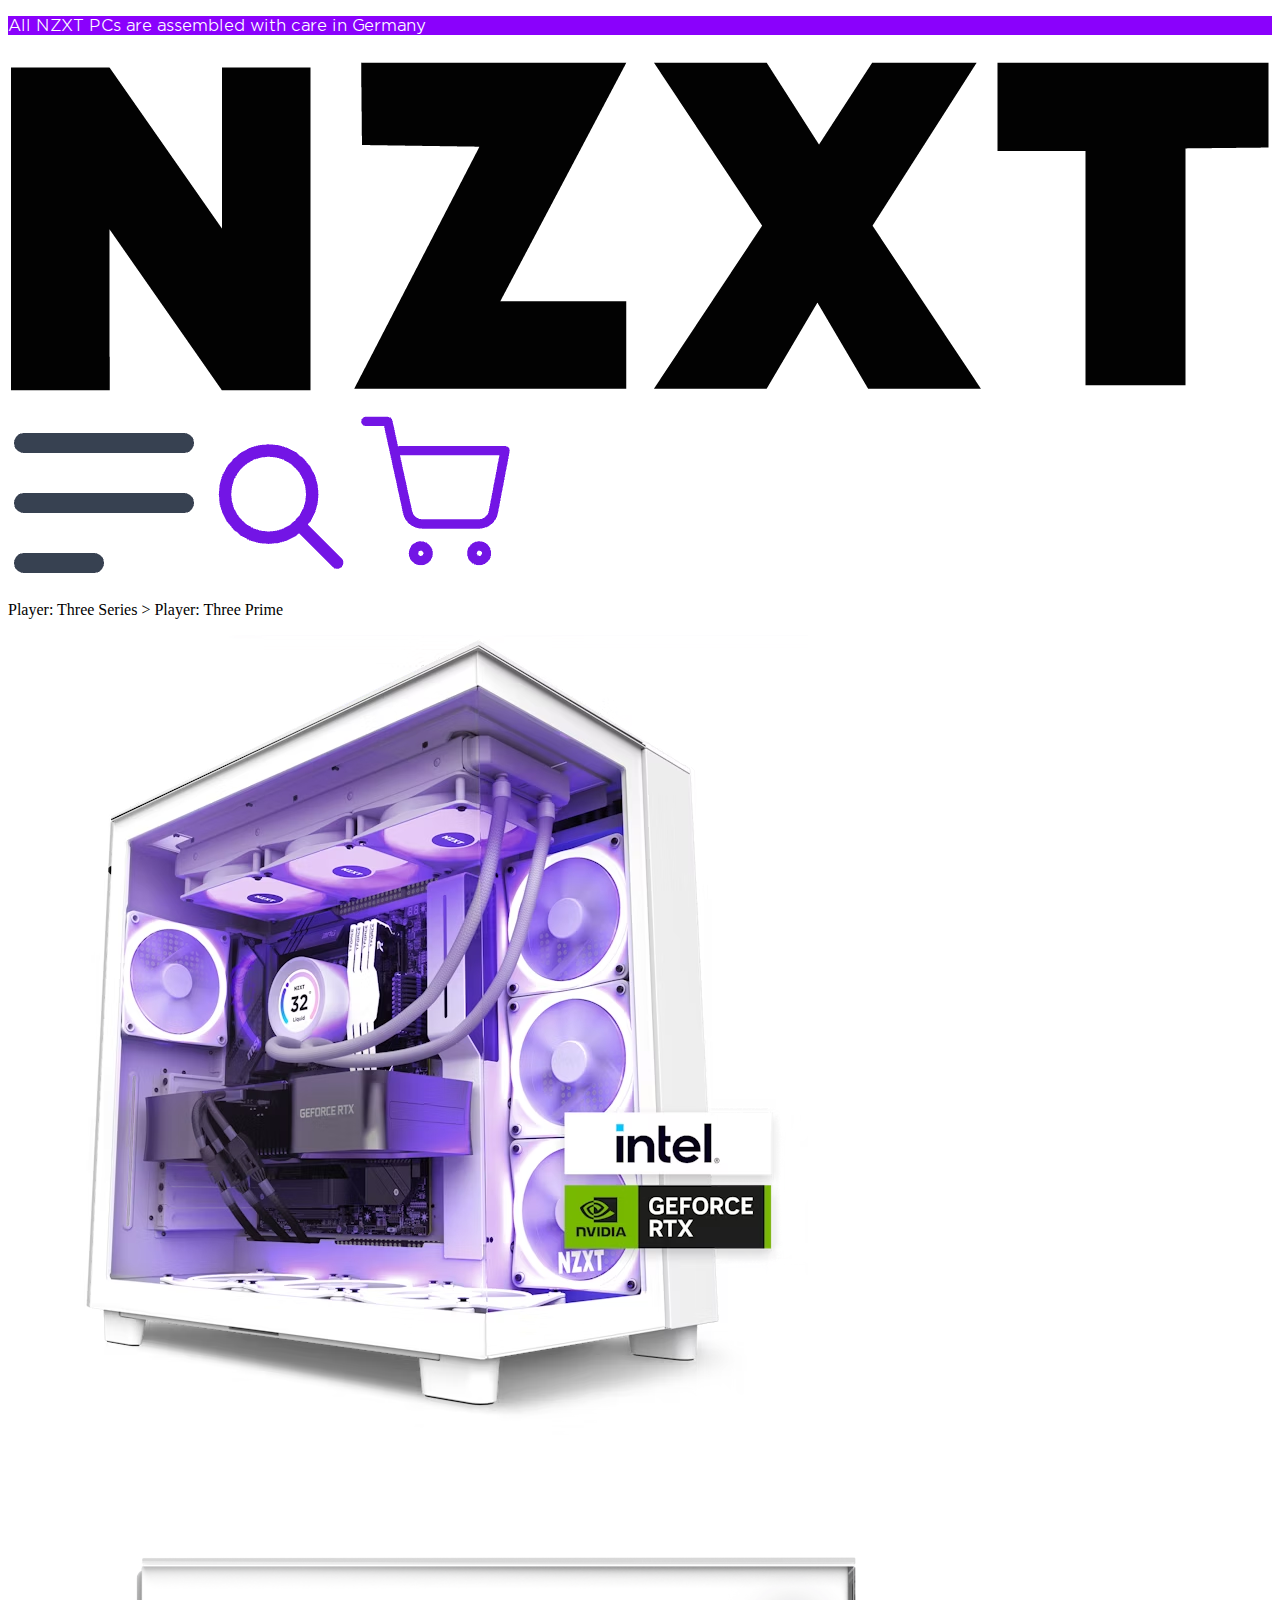
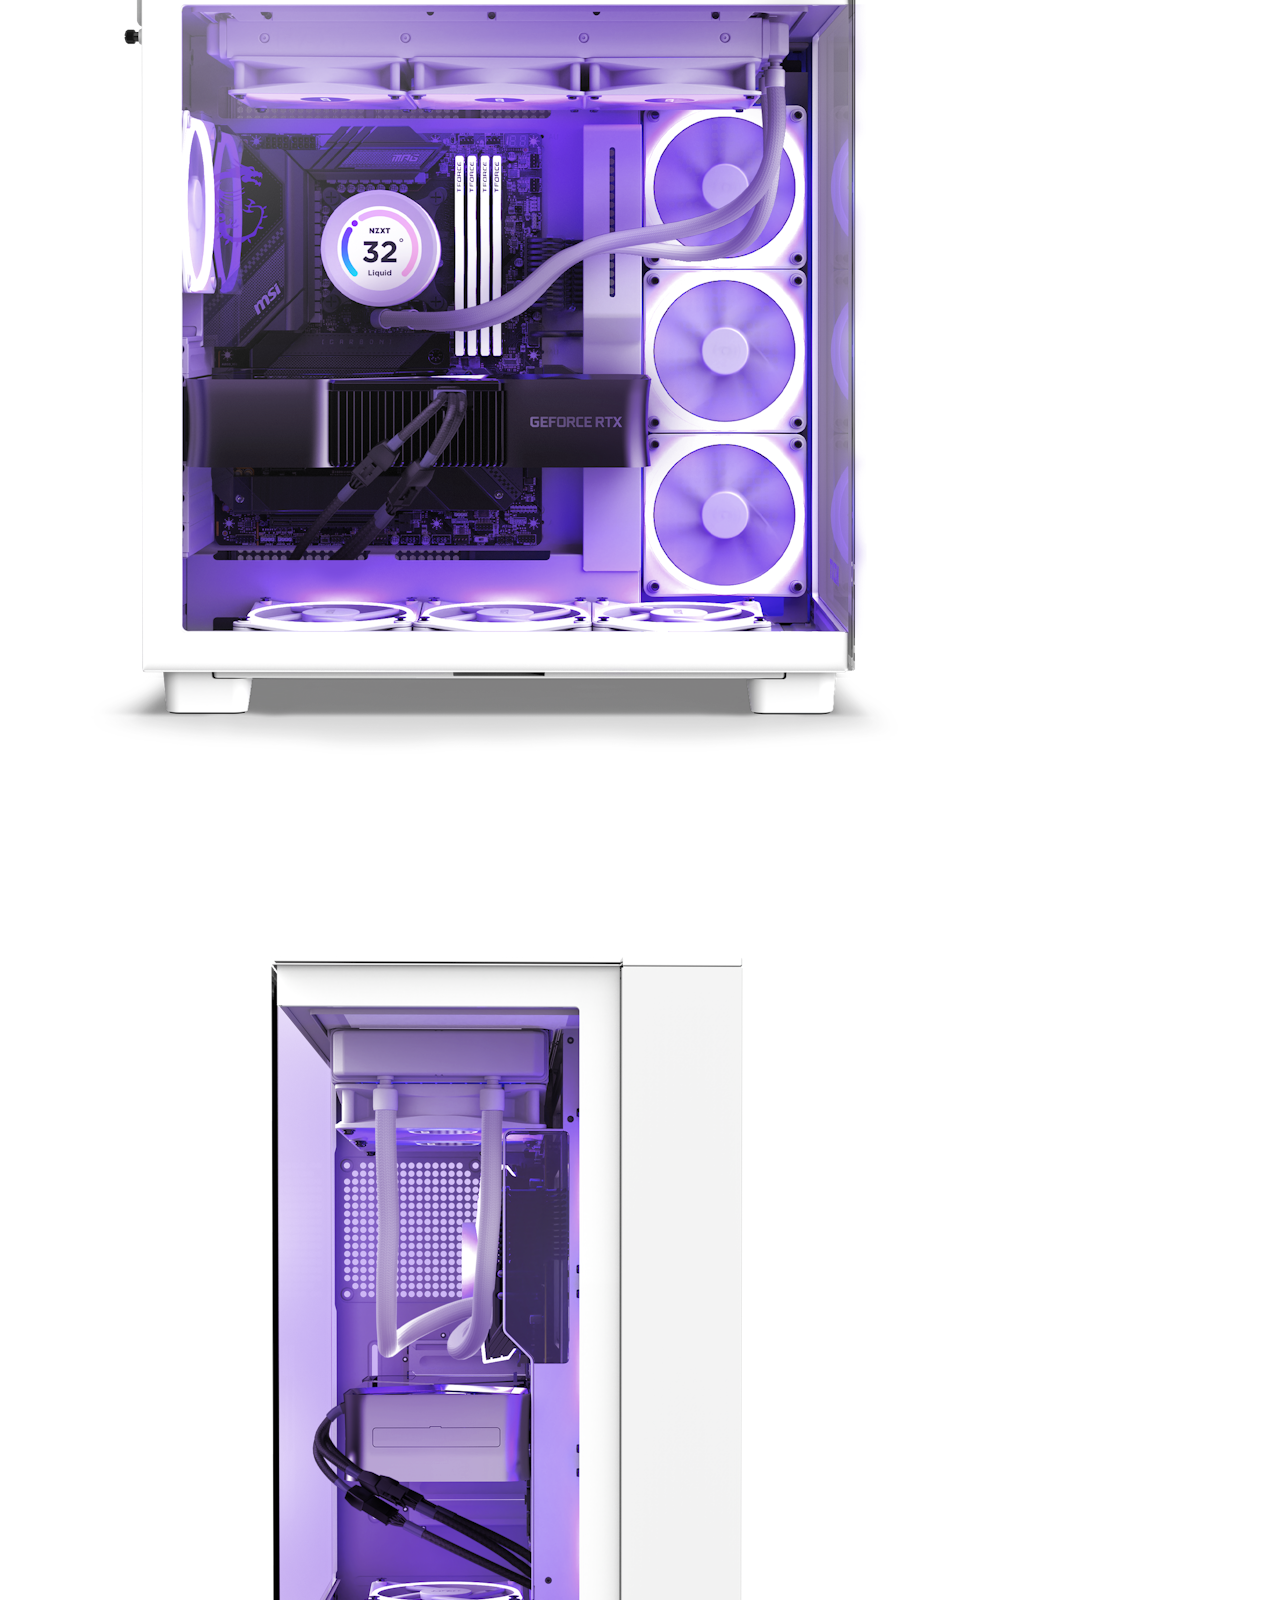
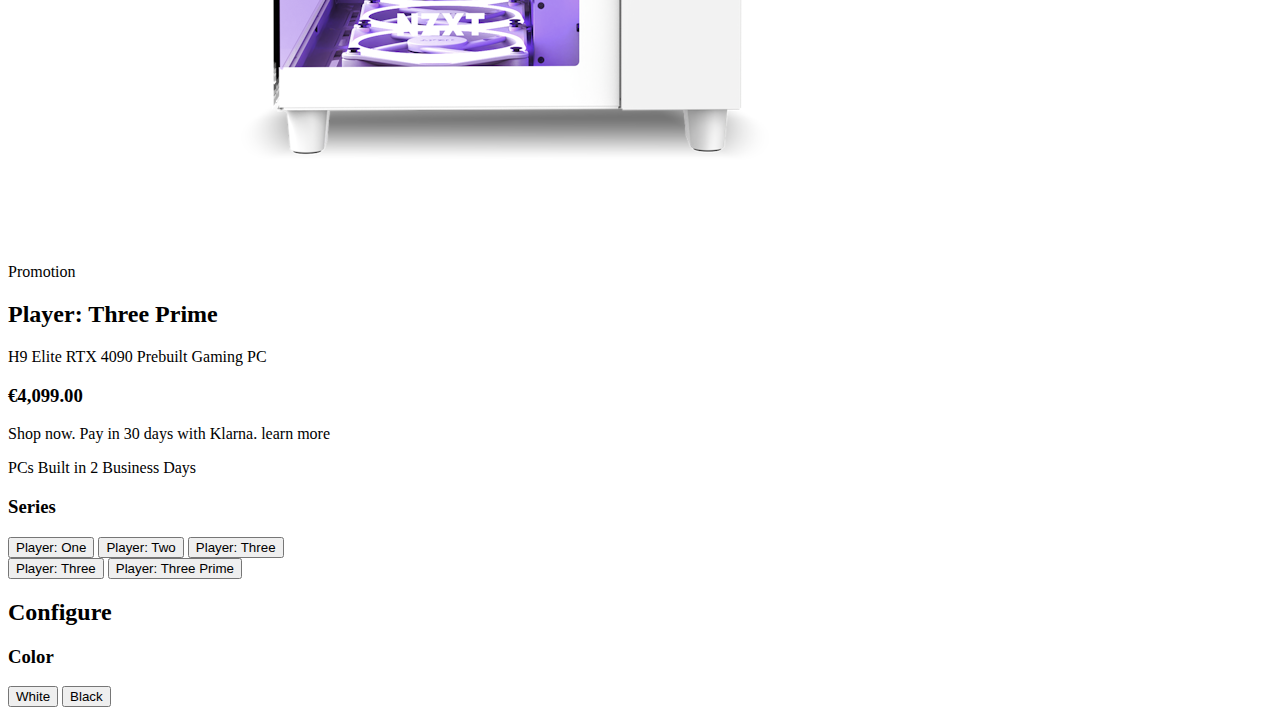
==== product.html @ 0fd8f26e "Add files via upload" ====
<!DOCTYPE html>
<html lang="en">

<head>
	<meta charset="UTF-8">
	<meta name="Volkan" content="jouw naam">
	<meta name="viewport" content="width=device-width, initial-scale=1">



	<title>NZXT</title>

	<link href="styles/style.css" rel="stylesheet">
	<link rel="icon" type="image/svg+xml" href="images/n-purple.png">
</head>

<body>
    <header>
		<p>All NZXT PCs are assembled with care in Germany</p>
		<img src="images/nzxt-logo-png.png" alt="">
		<img src="icons/hamburger-menu.png" alt="">
		<img src="icons/vergrootglas.png" alt="">
		<img src="icons/winkelmand.png" alt="">
	</header>

    <p>Player: Three Series > Player: Three Prime</p>
    <img src="images/player-three-prime.avif" alt="">
    <img src="images/player-three-prime-side.png" alt="">
    <img src="images/player three prime front.png" alt="">

    <p>Promotion</p>
    <h2>Player: Three Prime</h2>
    <p>H9 Elite RTX 4090 Prebuilt Gaming PC</p>
    <h3>€4,099.00</h3>
    <p>Shop now. Pay in 30 days with Klarna. learn more</p>
    <p>PCs Built in 2 Business Days</p>

    <section>
        <h3>Series</h3>
        <button>Player: One</button>
        <button>Player: Two</button>
        <button>Player: Three</button>
    </section>

    <section>
        <button>Player: Three</button>
        <button>Player: Three Prime</button>
    </section>

<h2>Configure</h2>
<h3>Color</h3>
<button>White</button>
<button>Black</button>



    <script defer src="scripts/script.js"></script>
</body>
</html>
---- styles/style.css ----
/**************/
/* CSS REMEDY */
/**************/
*, *::after, *::before {
  box-sizing:border-box;  
}






/*********************/
/* CUSTOM PROPERTIES */
/*********************/
:root {
	/* startje */
	--color-text:#111;
	--color-background:#eee;
}





/****************/
/* JOUW STYLING */
/****************/

/* jouw code */
@font-face {
	font-family: 'gothamssm_medium';
	src:  url('../fonts/gothamssm_medium.woff2') format('woff2'),
}

@font-face {
	font-family: 'gothamssm_bold';
	src:  url('../fonts/gothamssm_bold.woff2') format('woff2'),
}

@font-face {
	font-family: 'gothamssm_light';
	src:  url('../fonts/gothamssm_light.woff2') format('woff2'),
}

header p {
	font-family: 'gothamssm_light';
	background-color: rgb(138, 1, 252);
	color: white;
}
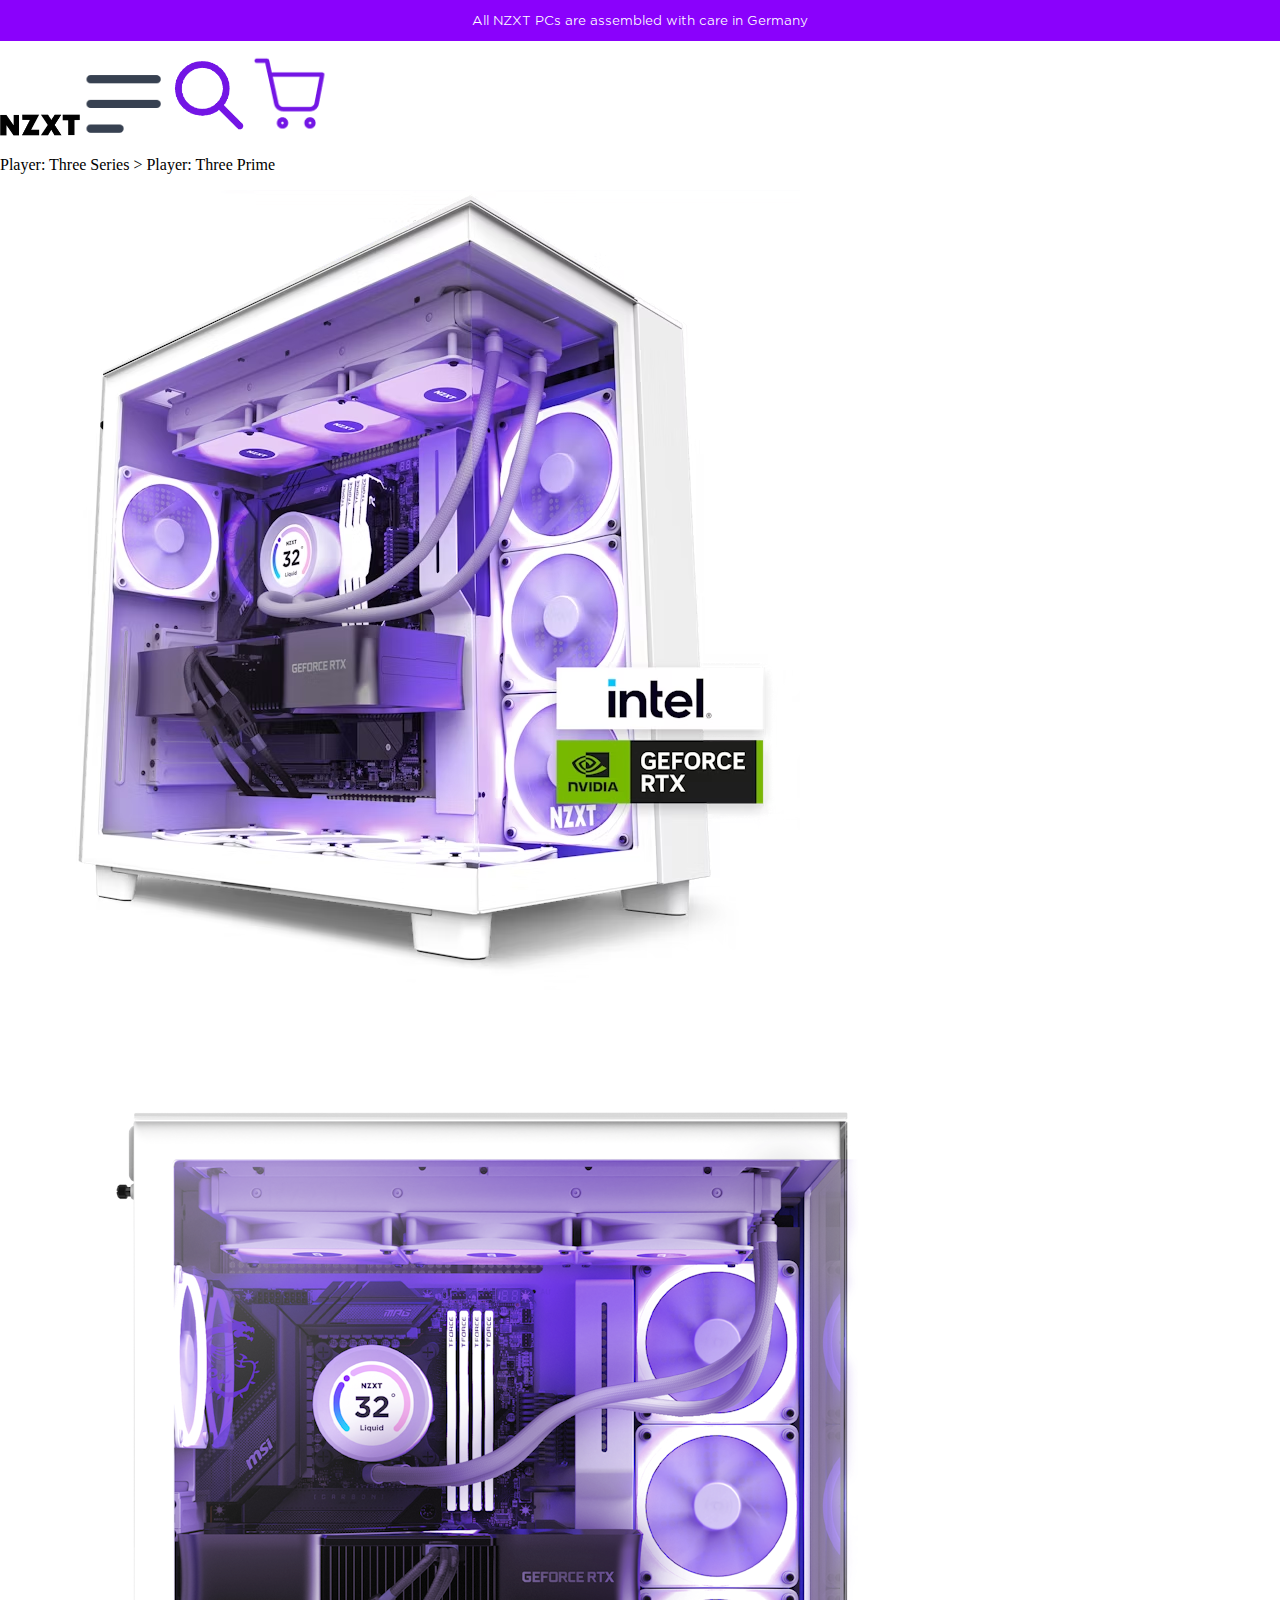
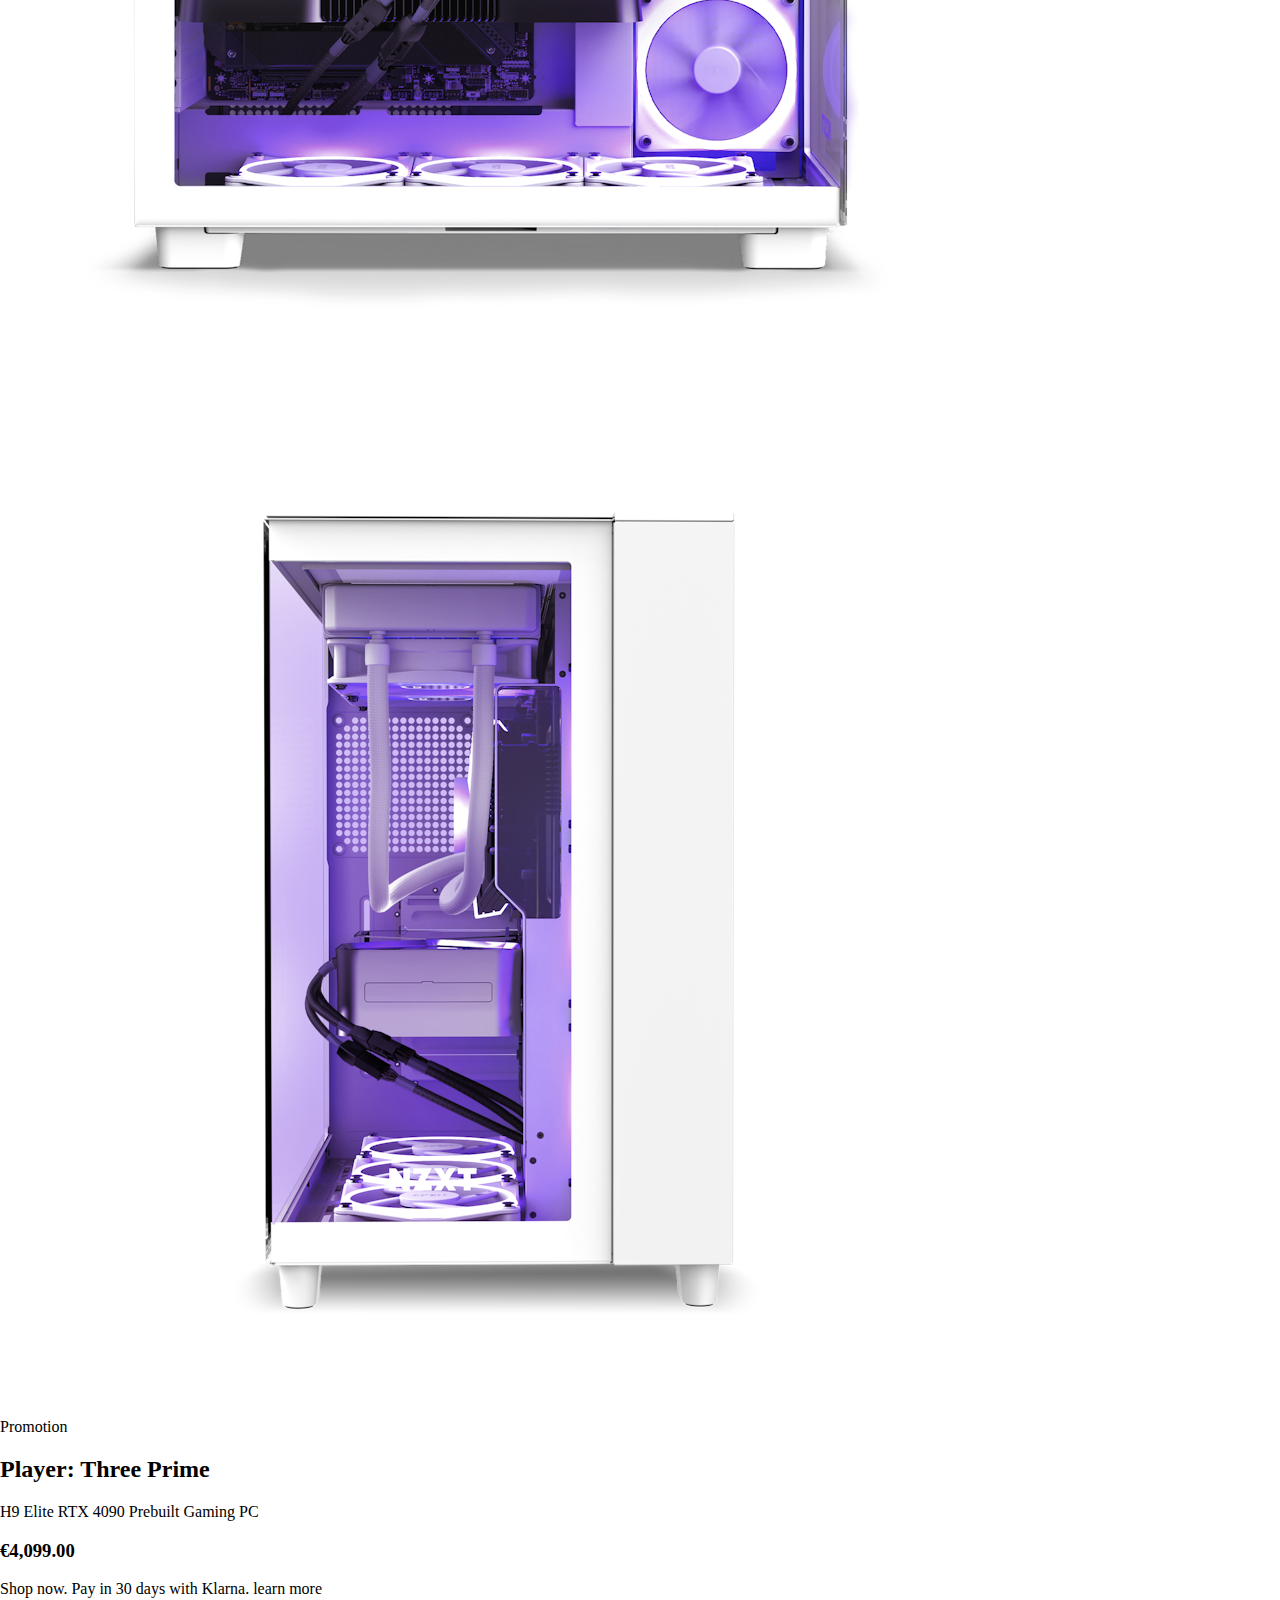
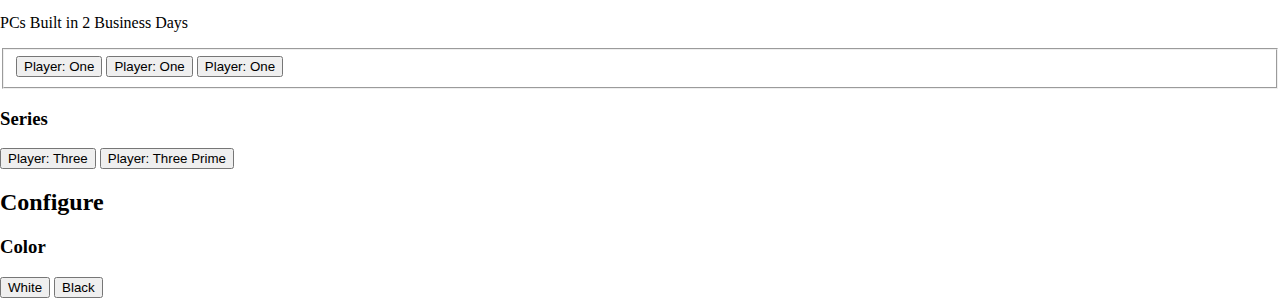
==== commit 99aab563: "Add files via upload" ====
--- a/product.html
+++ b/product.html
@@ -35,11 +35,14 @@
     <p>Shop now. Pay in 30 days with Klarna. learn more</p>
     <p>PCs Built in 2 Business Days</p>
 
-    <section>
+    <form>
+        <fieldset>
+            <button type="button">Player: One</button>
+            <button type="button">Player: One</button>
+            <button type="button">Player: One</button>
+        </fieldset>
         <h3>Series</h3>
-        <button>Player: One</button>
-        <button>Player: Two</button>
-        <button>Player: Three</button>
+
     </section>
 
     <section>
@@ -52,7 +55,7 @@
 <button>White</button>
 <button>Black</button>
 
-
+</form>
 
     <script defer src="scripts/script.js"></script>
 </body>
--- a/styles/style.css
+++ b/styles/style.css
@@ -1,8 +1,10 @@
 /**************/
 /* CSS REMEDY */
 /**************/
-*, *::after, *::before {
-  box-sizing:border-box;  
+*,
+*::after,
+*::before {
+	box-sizing: border-box;
 }
 
 
@@ -15,8 +17,9 @@
 /*********************/
 :root {
 	/* startje */
-	--color-text:#111;
-	--color-background:#eee;
+	--color-primary: rgb(138, 1, 252);
+	--space-s: 1em;
+	--space-m: 2em;
 }
 
 
@@ -30,22 +33,71 @@
 /* jouw code */
 @font-face {
 	font-family: 'gothamssm_medium';
-	src:  url('../fonts/gothamssm_medium.woff2') format('woff2'),
+	src: url('../fonts/gothamssm_medium.woff2') format('woff2'),
 }
 
 @font-face {
 	font-family: 'gothamssm_bold';
-	src:  url('../fonts/gothamssm_bold.woff2') format('woff2'),
+	src: url('../fonts/gothamssm_bold.woff2') format('woff2'),
 }
 
 @font-face {
 	font-family: 'gothamssm_light';
-	src:  url('../fonts/gothamssm_light.woff2') format('woff2'),
+	src: url('../fonts/gothamssm_light.woff2') format('woff2'),
+}
+
+body {
+	margin: 0;
+}
+
+header img {
+	max-width: 5em;
 }
 
 header p {
 	font-family: 'gothamssm_light';
-	background-color: rgb(138, 1, 252);
+	background-color: var(--color-primary);
 	color: white;
+	padding: var(--space-s);
+	margin-top: 0;
+	font-size: 80%;
+	text-align: center;
 }
 
+img {
+	max-width: 100vw;
+	max-height: auto;
+}
+
+.promo-home {
+	background-image: url('../images/home-bg-promo.avif');
+	background-size: 500%;
+	background-position: center;
+	height: 600px;
+	width: 100%;
+	color: white;
+	font-family: 'gothamssm_medium';
+	text-align: center;
+}
+
+.promo-afb {
+	max-width: 45%;
+	margin-top: 1em;
+	display: block;
+	margin: 0 auto;
+}
+
+.promo-button {
+	color: white;
+	font-family: 'gothamssm_light';
+	text-decoration: none;
+	border: 2px solid white;
+	padding: 0.7em 1em;
+	border-radius: 7px;
+}
+
+section h2 {
+	font-family: 'gothamssm_bold';
+	font-size: xx-large;
+	text-align: center;
+}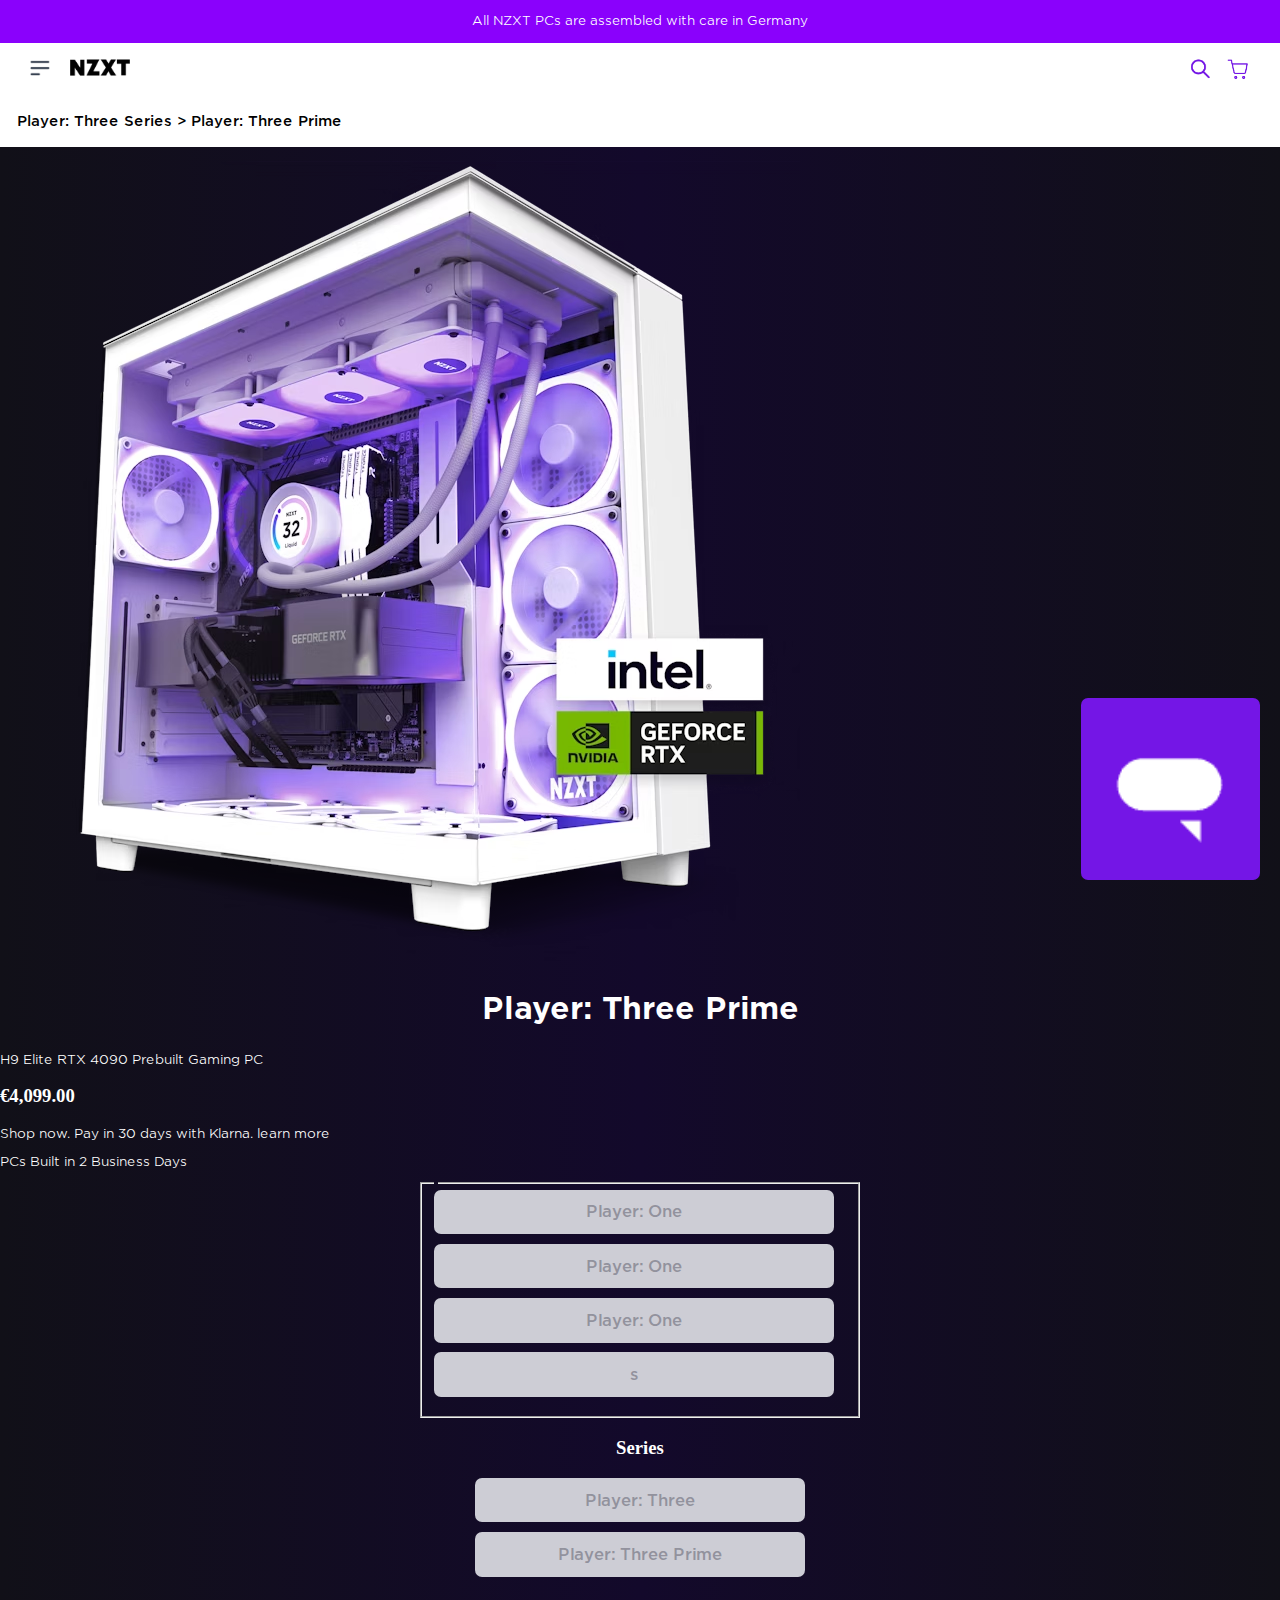
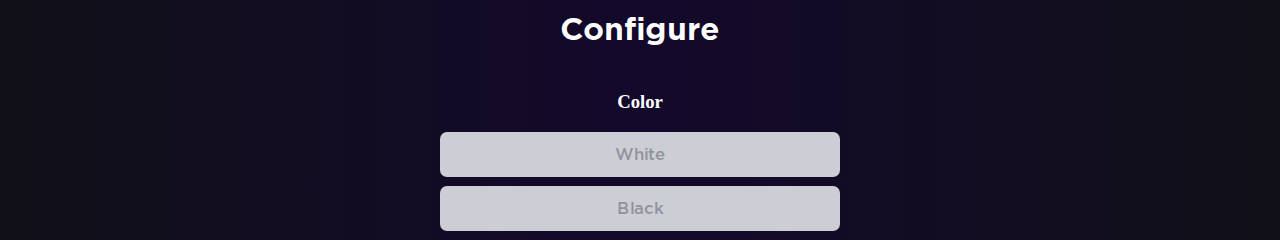
==== commit a42a9d70: "Add files via upload" ====
--- a/product.html
+++ b/product.html
@@ -2,33 +2,57 @@
 <html lang="en">
 
 <head>
-	<meta charset="UTF-8">
-	<meta name="Volkan" content="jouw naam">
-	<meta name="viewport" content="width=device-width, initial-scale=1">
+    <meta charset="UTF-8">
+    <meta name="Volkan" content="jouw naam">
+    <meta name="viewport" content="width=device-width, initial-scale=1">
+
+
+    <!-- gefaalde onderdeel, ik laat het erin omdat je dan kan zien dat ik het geprobeerd heb-->
+    <title>NZXT product</title>
+
+    <link href="styles/style.css" rel="stylesheet">
+    <link rel="icon" type="image/svg+xml" href="images/n-purple.png">
+</head>
+
+<body class="bg-product-body">
+    <p class="boventekst">All NZXT PCs are assembled with care in Germany</p>
+    <header>
+        <nav>
+            <div class="linker-nav">
+                <img class="hamburger" src="icons/hamburger-menu.png" onclick="hamburger()" alt="">
+                <a href="index.html">
+                    <img class="logo-web" src="images/nzxt-logo-png.png" alt="logo nzxt">
+                </a>
+            </div>
+            <div class="rechter-nav">
+                <img class="vergrootglas" src="icons/vergrootglas.png" alt="">
+                <img class="winkelmand" src="icons/winkelmand.png" alt="">
+            </div>
+        </nav>
+        <div class="topnav">
+            <div id="myLinks">
+                <a href="">Gaming PCs</a>
+                <a href="">Components</a>
+                <a href="">Gaming Gear</a>
+                <a href="">Monitors</a>
+                <a href="">Software</a>
+                <a href="">Community</a>
+                <a href="support.html"> ? Support</a>
+            </div>
+        </div>
+    </header>
 
 
 
-	<title>NZXT</title>
+    <p class="top-zoek">Player: Three Series &gt;<!--chatgpt gevraagd voor > icoontje --> Player: Three Prime</p>
 
-	<link href="styles/style.css" rel="stylesheet">
-	<link rel="icon" type="image/svg+xml" href="images/n-purple.png">
-</head>
+    <section>
+        <img src="images/player-three-prime.avif" alt="">
+        <!--<img src="images/player-three-prime-side.png" alt=""> -->
+        <!-- <img src="images/player three prime front.png" alt=""> -->
+    </section>
 
-<body>
-    <header>
-		<p>All NZXT PCs are assembled with care in Germany</p>
-		<img src="images/nzxt-logo-png.png" alt="">
-		<img src="icons/hamburger-menu.png" alt="">
-		<img src="icons/vergrootglas.png" alt="">
-		<img src="icons/winkelmand.png" alt="">
-	</header>
 
-    <p>Player: Three Series > Player: Three Prime</p>
-    <img src="images/player-three-prime.avif" alt="">
-    <img src="images/player-three-prime-side.png" alt="">
-    <img src="images/player three prime front.png" alt="">
-
-    <p>Promotion</p>
     <h2>Player: Three Prime</h2>
     <p>H9 Elite RTX 4090 Prebuilt Gaming PC</p>
     <h3>€4,099.00</h3>
@@ -37,26 +61,40 @@
 
     <form>
         <fieldset>
+            <legend></legend>
             <button type="button">Player: One</button>
             <button type="button">Player: One</button>
             <button type="button">Player: One</button>
+            <button type="submit">s</button>
         </fieldset>
         <h3>Series</h3>
 
-    </section>
+        <section>
+            <button type="button">Player: Three</button>
+            <button type="button">Player: Three Prime</button>
+        </section>
 
-    <section>
-        <button>Player: Three</button>
-        <button>Player: Three Prime</button>
-    </section>
+        <h2>Configure</h2>
+        <h3>Color</h3>
+        <button type="button">White</button>
+        <button type="button">Black</button>
 
-<h2>Configure</h2>
-<h3>Color</h3>
-<button>White</button>
-<button>Black</button>
+    </form>
 
-</form>
+    <img class="chatten" src="icons/chat-icon.png" alt="chatten om hulp" onclick="openPopup()">
+
+    <!-- Pop-up structuur -->
+    <div class="chat-popup" id="chatPopup">
+        <div class="popup-content">
+            <button type="button" class="close" onclick="closePopup()">Sluiten</button>
+            <h2>Chat met ons!</h2>
+            <p>Waarmee kunnen we je helpen?</p>
+            <textarea placeholder="Mijn vraag is..."></textarea>
+            <button type="button">Verzend</button>
+        </div>
+    </div>
 
     <script defer src="scripts/script.js"></script>
 </body>
+
 </html>--- a/styles/style.css
+++ b/styles/style.css
@@ -18,6 +18,25 @@
 :root {
 	/* startje */
 	--color-primary: rgb(138, 1, 252);
+	--color-background: white;
+	--color-grijs:grey;
+    --color-secondary: rgb(205, 205, 213);
+    --color-light-grey: rgb(245, 245, 245);
+    --color-dark-grey: rgb(26, 28, 30);
+    --color-blauw: rgb(71, 132, 255);
+    --color-groen: rgb(130, 222, 139);
+    --color-klarna: rgb(255, 179, 199);
+	--color-andergroen: rgb(23, 137, 11);
+	--color-weirdgray: rgb(180, 180, 180);
+	--color-bannerblue: rgb(37, 98, 234);
+	--color-productbg: rgb(22, 17, 39);
+	--color-icueban:rgb(50, 50, 52);
+	--color-purple2:rgb(115, 21, 229);
+	--color-footer: rgb(55, 55, 61);
+	--color-button-onder: rgb(146, 146, 157);
+	--color-foot-wit: rgb(130, 130, 165);
+	--color-supportbg: rgb(235, 235, 239);
+	--color-text: black;
 	--space-s: 1em;
 	--space-m: 2em;
 }
@@ -48,36 +67,88 @@
 
 body {
 	margin: 0;
-}
-
-header img {
-	max-width: 5em;
-}
-
-header p {
+	padding: 0;
+	background-color: var(--color-background);
+	color: var(--color-text);
+}
+
+header {
+	margin: 0;
+	padding: .9em;
+	position: fixed;
+	z-index: 1000;
+	width: 100%;
+	background-color: var(--color-background);
+	top: 2.7em;
+}
+
+nav {
+	display: flex;
+	align-items: center;
+	justify-content: space-between;
+	padding: 0 1em;
+}
+
+.rechter-nav {
+	display: flex;
+	align-items: center;
+}
+
+.winkelmand,
+.vergrootglas {
+	max-width: 1.4em;
+	margin-left: 1em;
+}
+
+.hamburger {
+	max-width: 1.2em;
+}
+
+.logo-web {
+	max-width: 3.8em;
+	margin-left: 1em;
+}
+
+.boventekst {
 	font-family: 'gothamssm_light';
 	background-color: var(--color-primary);
-	color: white;
+	color: var(--color-background);
 	padding: var(--space-s);
 	margin-top: 0;
 	font-size: 80%;
 	text-align: center;
+	padding-bottom: 1.2em;
+	position: fixed;
+	top: 0;
+	width: 100%;
+	z-index: 1000;
 }
 
 img {
 	max-width: 100vw;
-	max-height: auto;
+}
+
+.intro-woord {
+	text-align: center;
+	font-size: medium;
+	color: var(--color-grijs);
 }
 
 .promo-home {
+	margin-top: 6em;
 	background-image: url('../images/home-bg-promo.avif');
-	background-size: 500%;
+	background-size: 600%;
 	background-position: center;
-	height: 600px;
+	height: 40.6em;
 	width: 100%;
-	color: white;
-	font-family: 'gothamssm_medium';
-	text-align: center;
+	color: var(--color-background);
+	font-family: 'gothamssm_medium';
+	text-align: center;
+	padding-top: 2em;
+}
+
+.promo-home p {
+	font-size: 106%;
 }
 
 .promo-afb {
@@ -87,7 +158,7 @@
 	margin: 0 auto;
 }
 
-.promo-button {
+.promo-home a {
 	color: white;
 	font-family: 'gothamssm_light';
 	text-decoration: none;
@@ -96,8 +167,914 @@
 	border-radius: 7px;
 }
 
-section h2 {
+.promo-home p {
+	margin-bottom: 2em;
+}
+
+h2 {
 	font-family: 'gothamssm_bold';
-	font-size: xx-large;
-	text-align: center;
+	font-size: 190%;
+	text-align: center;
+}
+
+article h3 {
+	position: absolute;
+	left: 2em;
+	top: 0;
+	padding: .2em;
+	background-color: var(--color-groen);
+	padding: 0.4em .6em;
+	border-radius: 7px;
+	font-family: 'gothamssm_medium';
+	font-size: small;
+}
+
+article p {
+	font-size: 75%;
+}
+
+h4 {
+	font-family: 'gothamssm_bold';
+}
+
+h5 {
+	margin-bottom: 0.1875em;
+	color: var(--color-andergroen);
+	font-family: 'gothamssm_medium';
+	margin-top: 0.625em;
+	font-size: 75%;
+}
+
+article :nth-last-child(2) {
+	color: var(--color-weirdgray);
+}
+
+article :nth-last-child(1) {
+	font-family: 'gothamssm_medium';
+}
+
+.new-banner {
+	position: absolute;
+	left: 2em;
+	top: 0;
+	padding: .2em;
+	background-color: var(--color-bannerblue);
+	padding: 0.4em .6em;
+	border-radius: 7px;
+	font-family: 'gothamssm_medium';
+	font-size: small;
+	color: var(--color-background);
+}
+
+
+.producten {
+	display: flex;
+	flex-wrap: wrap;
+	/* Zorgt ervoor dat artikelen naar een nieuwe regel worden verplaatst als er niet genoeg ruimte is, chatgpt */
+	gap: 1em;
+}
+
+article {
+	flex: 1 1 calc(50% - 1em);
+	/* Zorg ervoor dat elk artikel 50% van de breedte krijgt, min de gap ruimte */
+	box-sizing: border-box;
+	/* padding en borders worden meegeteld bij de breedte en hoogte, chatgpt*/
+	max-width: calc(50% - 1em);
+	/* Zorg ervoor dat elk artikel niet breder wordt dan 50% van de container minus de gap, chatgpt*/
+	position: relative;
+	padding-left: 1em;
+}
+
+article img {
+	display: block;
+	width: 100%;
+	height: auto;
+	background-color: var(--color-light-grey);
+}
+
+.producten article:nth-of-type(4) img,
+.producten article:nth-of-type(5) img,
+.producten article:nth-of-type(6) img {
+	background: linear-gradient(to bottom, var(--color-productbg), var(--color-background));
+}
+
+article p {
+	margin: 0;
+}
+
+p {
+	font-family: 'gothamssm_light';
+	font-size: small;
+}
+
+.amd-pc {
+	background-image: url('../images/nzxt-amd-background.avif');
+	background-size: 100%;
+	color: var(--color-background);
+	margin: 1em;
+	height: 42.5em;
+	border-radius: 7px;
+}
+
+.amd-afb {
+	max-width: 100%;
+	display: block;
+	margin: 0 auto;
+}
+
+.amd-pc p {
+	font-size: 105%;
+	margin-left: 2em;
+	text-align: left;
+	margin-right: 2em;
+	line-height: 1.5em;
+	font-family: 'gothamssm_light';
+	word-spacing: 0.3em;
+}
+
+.amd-pc h2 {
+	font-size: 1.5em;
+	margin-left: 0;
+	text-align: left;
+	margin-left: 1.3em;
+	margin-top: 0em;
+}
+
+.amd-pc a {
+	display: block;
+	max-width: 90%;
+	margin: 0 auto;
+	padding: 0.7em 1em;
+	border-radius: 7px;
+	border: 2px solid white;
+	color: var(--color-background);
+	text-decoration: none;
+	font-family: 'gothamssm_light';
+}
+
+.amd-pc img:nth-of-type(2) {
+	margin-left: 2em;
+	margin-bottom: 0.2em;
+}
+
+.rtx90-pc {
+	background-image: url('../images/green-bg.avif');
+	background-position: center;
+	background-size: 110%;
+	height: 37.5em;
+	margin: 1em;
+	border-radius: 7px;
+}
+
+.rtx90-pc img {
+	max-width: 95%;
+	display: block;
+	margin: 1em auto;
+}
+
+.rtx90-pc h2 {
+	color: var(--color-background);
+	font-size: 1.5em;
+	text-align: left;
+	margin-left: 1.4em;
+	padding-top: 1em;
+}
+
+.rtx90-pc p {
+	color: var(--color-background);
+	font-size: 105%;
+	margin-left: 2em;
+	text-align: left;
+	margin-right: 2em;
+	line-height: 1.5em;
+	font-family: 'gothamssm_light';
+	word-spacing: 0.3em;
+	padding-bottom: 1em;
+}
+
+.rtx90-pc a {
+	margin: 2em;
+	padding: 0.7em 1em;
+	border-radius: 7px;
+	border: 2px solid white;
+	color: var(--color-background);
+	text-decoration: none;
+	font-family: 'gothamssm_light';
+}
+
+blockquote img {
+	width: 60%;
+	display: block;
+	margin: 0 auto;
+}
+
+blockquote p {
+	font-family: 'gothamssm_light';
+	font-size: 115%;
+	text-align: center;
+	line-height: 1.5em;
+}
+
+blockquote {
+	background-color: var(--color-light-grey);
+	margin: 1em;
+	padding: 2em;
+	border-radius: 7px;
+}
+
+.new-release-woord {
+	text-align: center;
+	font-size: 110%;
+	color: grey;
+	margin: 1.5em;
+}
+
+.h5-blauw {
+	background-image: url('../images/blue-bg.avif');
+	background-size: 210%;
+	height: 34em;
+	margin: 1em;
+	border-radius: 7px;
+}
+
+.h5-blauw img {
+	max-width: 95%;
+	display: block;
+	margin: 1em auto;
+	/*afbeelding horizontaal gecentreerd */
+}
+
+.h5-blauw h3 {
+	color: var(--color-background);
+	font-size: 1.5em;
+	text-align: left;
+	margin-left: 1.4em;
+	font-family: 'gothamssm_bold';
+	padding-top: 0;
+}
+
+.h5-blauw p {
+	color: var(--color-background);
+	font-size: 115%;
+	margin-left: 2em;
+	text-align: left;
+	margin-right: 2em;
+	line-height: 1.5em;
+	font-family: 'gothamssm_medium';
+	padding-bottom: 1em;
+	margin-bottom: 0;
+}
+
+.h5-blauw a {
+	margin: 1.3em;
+	padding: 0.7em 1em;
+	color: var(--color-background);
+	text-decoration: none;
+	font-family: 'gothamssm_medium';
+}
+
+.warm-pc {
+	background-image: url('../images/pc-warm.avif');
+	background-size: 200%;
+	height: 31.25em;
+	margin: 1em;
+	border-radius: 7px;
+	background-position: center;
+}
+
+.warm-pc h2 {
+	color: var(--color-background);
+	font-size: 1.5em;
+	text-align: center;
+	font-family: 'gothamssm_bold';
+	padding-top: 1em;
+}
+
+.warm-pc p {
+	color: var(--color-background);
+	font-size: 120%;
+	margin-left: 1.2em;
+	margin-right: 1.2em;
+	text-align: center;
+	line-height: 1.5em;
+	font-family: 'gothamssm_light';
+}
+
+.warm-pc a {
+	color: var(--color-background);
+	text-decoration: none;
+	font-family: 'gothamssm_medium';
+	display: flex;
+	justify-content: center;
+}
+
+.icue-ban {
+	background-image: url('../images/fansbg.avif');
+	height: 28.75em;
+	background-size: 100%;
+	margin: 1em;
+	border-radius: 7px;
+}
+
+.icue-ban img {
+	max-width: 100%;
+	margin-top: 2em;
+}
+
+.icue-ban h2 {
+	color: var(--color-icueban);
+	font-family: 'gothamssm_bold';
+	font-size: 150%;
+	text-align: left;
+	padding-top: 1.5em;
+	margin-left: 1.8em;
+	margin-bottom: 0em;
+}
+
+.icue-ban p {
+	text-align: left;
+	margin-left: 2.3em;
+	font-family: 'gothamssm_light';
+	font-size: 115%;
+	line-height: 1.5em;
+	margin-top: 0.5em;
+}
+
+.icue-ban a {
+	color: var(--color-purple2);
+	text-decoration: none;
+	font-family: 'gothamssm_medium';
+	margin-left: 2.8em;
+}
+
+.simple-fan {
+	background-color: var(--color-light-grey);
+	margin-top: 3em;
+	margin-left: 1em;
+	margin-right: 1em;
+	margin-bottom: 1em;
+	border-radius: 7px;
+}
+
+.simple-fan img {
+	max-width: 100%;
+	display: block;
+	margin: 0 auto;
+}
+
+.simple-fan h2 {
+	font-size: 150%;
+	margin-bottom: 0em;
+}
+
+.simple-fan p {
+	font-size: 120%;
+	margin-left: 2.5em;
+	margin-right: 2.5em;
+	text-align: center;
+	line-height: 1.5em;
+	font-family: 'gothamssm_light';
+	margin-top: 0em;
+}
+
+.simple-fan a {
+	color: var(--color-purple2);
+	text-decoration: none;
+	font-family: 'gothamssm_medium';
+	display: flex;
+	justify-content: center;
+	padding-bottom: 2em;
+}
+
+.producten-twee {
+	display: flex;
+	flex-wrap: wrap;
+	/* Zorgt ervoor dat artikelen naar een nieuwe regel worden verplaatst als er niet genoeg ruimte is, chatgpt*/
+	gap: 1em;
+}
+
+.producten-twee article:nth-of-type(1) img {
+	background: linear-gradient(to bottom, var(--color-productbg), var(--color-background));
+}
+
+.klarna-banner {
+	background-color: var(--color-klarna);
+	margin: 1em;
+	border-radius: 7px;
+	height: 37.5em;
+}
+
+.klarna-banner img:nth-of-type(1) {
+	margin-left: 2em;
+	margin-bottom: 0.2em;
+	width: 50%;
+	margin-top: 2em;
+}
+
+.klarna-banner h2 {
+	font-size: 1.5em;
+	text-align: left;
+	margin-left: 1.3em;
+	margin-top: 0em;
+	margin-bottom: 0em;
+}
+
+.klarna-banner p {
+	font-size: 100%;
+	margin-left: 2em;
+	text-align: left;
+	margin-right: 2em;
+	line-height: 1.5em;
+	font-family: 'gothamssm_light';
+	padding-bottom: 1em;
+	margin-top: 0em;
+}
+
+.klarna-banner img:nth-of-type(2) {
+	max-width: 100%;
+	display: block;
+	margin: 0 auto;
+}
+
+.last-banner {
+	background-image: url('../images/vibe-pc-bg.avif');
+	height: 33.75em;
+	background-size: 230%;
+	background-position: 50%;
+	max-width: 100%;
+}
+
+.last-banner h3 {
+	color: var(--color-background);
+	font-size: 0.8em;
+	text-align: center;
+	font-family: 'gothamssm_bold';
+	padding-top: 12em;
+	margin-bottom: 1em;
+}
+
+.last-banner h2 {
+	color: var(--color-background);
+	font-size: 1.9em;
+	text-align: center;
+	font-family: 'gothamssm_bold';
+	margin-top: 0em;
+	padding-bottom: 0.7em;
+}
+
+.last-banner a {
+	color: var(--color-background);
+	text-decoration: none;
+	font-family: 'gothamssm_light';
+	display: flex;
+	justify-content: center;
+}
+
+footer {
+	color: var(--color-background);
+	font-family: 'gothamssm_light';
+}
+
+.contact-maken-foot {
+	background: linear-gradient(to bottom, var(--color-footer), var(--color-dark-grey));
+	margin-top: -1.6em;
+}
+
+.contact-maken-foot h2 {
+	color: var(--color-background);
+	font-size: 190%;
+	text-align: left;
+	margin-left: 0.6em;
+	padding-top: 2em;
+}
+
+.contact-maken-foot h3 {
+	color: var(--color-background);
+	font-size: 100%;
+	margin-left: 1.3em;
+	text-align: left;
+	margin-right: 1.5em;
+	font-family: 'gothamssm_medium';
+	padding-bottom: 1em;
+}
+
+form {
+	/*chatgpt*/
+	display: flex;
+	flex-direction: column;
+	align-items: center;
+	/* Zorgt dat de elementen in het midden staan */
+}
+
+input[type="email"],/* oproepen met hulp van chatgpt*/
+button {
+	background-color: var(--color-background);
+	border: 1px solid var(--color-background);
+	padding: 0.8em;
+	font-size: 100%;
+	width: 100%;
+	max-width: 25em;
+	border-radius: 7px;
+	box-sizing: border-box;
+	margin-bottom: 0.6em;
+}
+
+button {
+	border: none;
+	background-color: var(--color-secondary);
+	font-family: 'gothamssm_medium';
+	color: var(--color-button-onder);
+}
+
+footer a {
+	color: var(--color-blauw);
+	text-decoration: none;
+}
+
+input[type="checkbox"] {
+	font-size: 10%;
+}
+
+.info-foot {
+	background-color: var(--color-dark-grey);
+	margin-bottom: -10em;
+}
+
+.info-foot h2 {
+	color: var(--color-foot-wit);
+	font-family: 'gothamssm_light';
+	font-size: 80%;
+	padding-top: 2em;
+	margin-left: 0em;
+}
+
+
+.heading-container {
+	display: flex;
+	justify-content: center;
+	gap: 6.25em;
+	/*chatgpt*/
+	max-width: 37.5em;
+	margin: 0 auto;
+	font-size: 80%;
+}
+
+.paragraph-container {
+	display: flex;
+	justify-content: center;
+	gap: 5.6em;
+	max-width: 37.5em;
+	margin: 0 auto;
+	font-family: 'gothamssm_medium';
+}
+
+
+ul {
+	list-style-type: none;
+	padding: 0em;
+	margin: 0em;
+}
+
+li {
+	margin: 0.94em;
+}
+
+.separator {
+	/* tip van chatgpt*/
+	width: 90%;
+	height: 1px;
+	background-color: var(--color-background);
+	margin: 0 auto;
+}
+
+select {
+	/*chatgpt*/
+	appearance: none;
+	/* Verwijder de standaard dropdown styling */
+	border: none;
+	/* Geen rand */
+	background: none;
+	/* Geen achtergrond */
+	color: inherit;
+	/* Neem de kleur over van de ouder */
+	font: inherit;
+	/* Neem het lettertype over van de ouder */
+	padding: 0;
+	/* Geen padding */
+	width: auto;
+	/* Automatische breedte */
+	cursor: pointer;
+	/* Cursor verandert naar pointer */
+}
+
+.info-foot h6,
+.info-foot h4 {
+	text-align: center;
+	padding-bottom: 1em;
+}
+
+
+
+/******************************************************/
+/**************TWEEDE PAGINA VOOR PRODUCT**************/
+/******************************************************/
+
+.bg-product-body {
+	background: linear-gradient(to right, rgb(17, 16, 24), rgb(19, 9, 43), rgb(17, 16, 24));
+	color: white;
+	margin-top: 5.95em;
+}
+
+.top-zoek {
+	color: black;
+	background-color: white;
+	padding: 1.2em;
+	font-family: 'gothamssm_medium';
+	font-size: 90%;
+}
+
+
+
+
+/******************************************************/
+/**************TWEEDE PAGINA VOOR SUPPORT**************/
+/******************************************************/
+
+.body-support {
+	margin-top: 7em;
+}
+
+.support-help {
+	background-color: var(--color-supportbg);
+	height: 30em;
+	margin: 1em;
+	border-radius: 7px;
+}
+
+.support-help img:nth-of-type(1) {
+	width: 50%;
+	display: block;
+	margin: 0 auto;
+	padding-top: 2em;
+}
+
+.support-help img:nth-of-type(2) {
+	width: 100%;
+	padding-bottom: 2em;
+}
+
+.support-help h2 {
+	font-size: 100%;
+	margin-left: 2em;
+	margin-right: 2em;
+	text-align: center;
+	line-height: 1.5em;
+	font-family: 'gothamssm_light';
+}
+
+.support-info h2 {
+	text-align: left;
+	margin-left: 1em;
+	margin-top: 2em;
+	font-size: 150%;
+	padding-bottom: 1.5em;
+}
+
+.support-info a {
+	color: var(--color-background);
+	font-family: 'gothamssm_medium';
+	text-decoration: none;
+	margin-left: 2.3em;
+	padding: 0.8em 5.5em;
+	border-radius: 7px;
+	background-color: var(--color-primary);
+}
+
+.support-info h3 {
+	color: var(--color-button-onder);
+	font-family: 'gothamssm_light';
+	font-size: 80%;
+	padding-top: 3em;
+	margin-left: 3em;
+}
+
+.support-info h4 {
+	font-family: 'gothamssm_bold';
+	font-size: 95%;
+	margin-left: 2.6em;
+	margin-bottom: 0em;
+}
+
+.support-info p {
+	font-family: 'gothamssm_light';
+	margin-left: 2.6em;
+	line-height: 1.4em;
+	margin-top: 0em;
+	font-size: 95%;
+}
+
+.zoeken-support {
+    text-align: center;
+    margin: 1em;
+}
+
+.zoeken-support p{
+text-align: left;
+}
+
+.zoek-input {
+    width: 100%;
+    max-width: 25em;
+    padding: 1em;
+    border: 1px solid lightgray;
+    border-radius: 7px;
+}
+
+.zoek-button {
+    margin-top: 0.5em;
+    padding: .8em 1em;
+    background-color: var(--color-primary);
+    color: var(--color-background);
+    border-radius: 7px;
+	max-width: 55%;
+}
+
+.veel-tekst {
+	margin: 1em;
+	margin-bottom: 3em;
+}
+
+.veel-tekst h2 {
+	text-align: left;
+	font-family: 'gothamssm_medium';
+	font-size: 125%;
+	
+}
+
+.veel-tekst p {
+	text-align: left;
+	font-family: 'gothamssm_light';
+	font-size: 100%;
+	line-height: 1.4em;
+}
+
+.lijn {
+    width: 100%;
+    height: 2px;
+    background-color: var(--color-light-grey);
+}
+
+.chatten {
+	position: fixed; 
+    bottom: 1.25em; 
+    right: 1.25em; 
+    width: 14%;
+    height: auto; 
+    border-radius: 7px;
+    z-index: 1000;
+}
+
+
+
+
+
+.topnav {
+  overflow: hidden;
+  background-color: #333;
+  position: relative;
+}
+
+
+
+
+
+/*********************************************************/
+/*********************Surface Plane***********************/
+/*********************************************************/
+
+
+
+.topnav #myLinks {
+	display: none;
+  }
+  
+
+/* hamburger menu met hulp van w3schools*/
+.topnav {
+	background-color: var(--color-background);
+  }
+
+  /* hamburger menu met hulp van w3schools*/
+  .topnav a {
+	color: black;
+	padding: 1em;
+	text-decoration: none;
+	font-size: 125%;
+	display: block;
+  }
+
+
+
+
+/*voor de dark light en halloween mode */
+  [data-theme="dark"] {
+    --color-background: black;
+    --color-text: white;
+    --color-grijs: gray;
+    --color-secondary: black;
+    --color-light-grey: black;
+    --color-dark-gray: white;
+    --color-weirdgray: black;
+    --color-productbg: lightpink;
+    --color-icueban: white;
+    --color-footer: white;
+    --color-foot-wit: white;
+}
+
+[data-theme="light"] {
+    --color-background: white;
+    --color-text: black;
+    --color-grijs: gray;
+    --color-secondary: gray;
+    --color-light-grey: lightgray;
+    --color-dark-gray: darkgray;
+    --color-weirdgray: white;
+    --color-productbg: white;
+    --color-icueban: black;
+    --color-footer: black;
+    --color-foot-wit: black;
+}
+
+[data-theme="halloween"] {
+    --color-background: orange;
+    --color-text: black;
+    --color-grijs: gray;
+    --color-secondary: purple;
+    --color-light-grey: white;
+    --color-dark-gray: black;
+    --color-weirdgray: yellow;
+    --color-productbg: lightcoral;
+    --color-icueban: black;
+    --color-footer: darkorange;
+    --color-foot-wit: white;
+}
+
+
+
+  
+
+  
+
+/*hulp van chatgpt*/
+.chat-popup {
+    display: none; /* Begin met onzichtbaar */
+    position: fixed;
+    top: 0;
+    left: 0;
+    width: 100vw;
+    height: 100vh;
+    background-color: rgba(0, 0, 0, 0.8); /* Achtergrond verduistering */
+    justify-content: center;
+    align-items: center;
+    z-index: 9999; /* Voorgrond plaatsen */
+}
+
+
+.popup-content {
+    background-color: var(--color-primary);
+    padding: 1.1em;
+    border-radius: 7px;
+    width: 18.75em;
+    height: 19em;
+    display: flex;
+    flex-direction: column;
+	font-family: 'gothamssm_medium';
+}
+
+
+button.close {
+    background-color: var(--color-dark-grey);
+    color: white;
+    padding: 0;
+    margin-bottom: 1em;
+    border-radius: 7px;
+	font-family: 'gothamssm_medium';
+}
+
+
+textarea {
+    width: 100%;
+    height: 50%;
+    padding: 2em;
+    box-sizing: border-box;
+	font-family: 'gothamssm_medium';
+}
+
+video {
+	width: 100%;
+}
+
+.knop-video {
+	background-color: var(--color-blauw);
+	color: var(--color-background);
 }